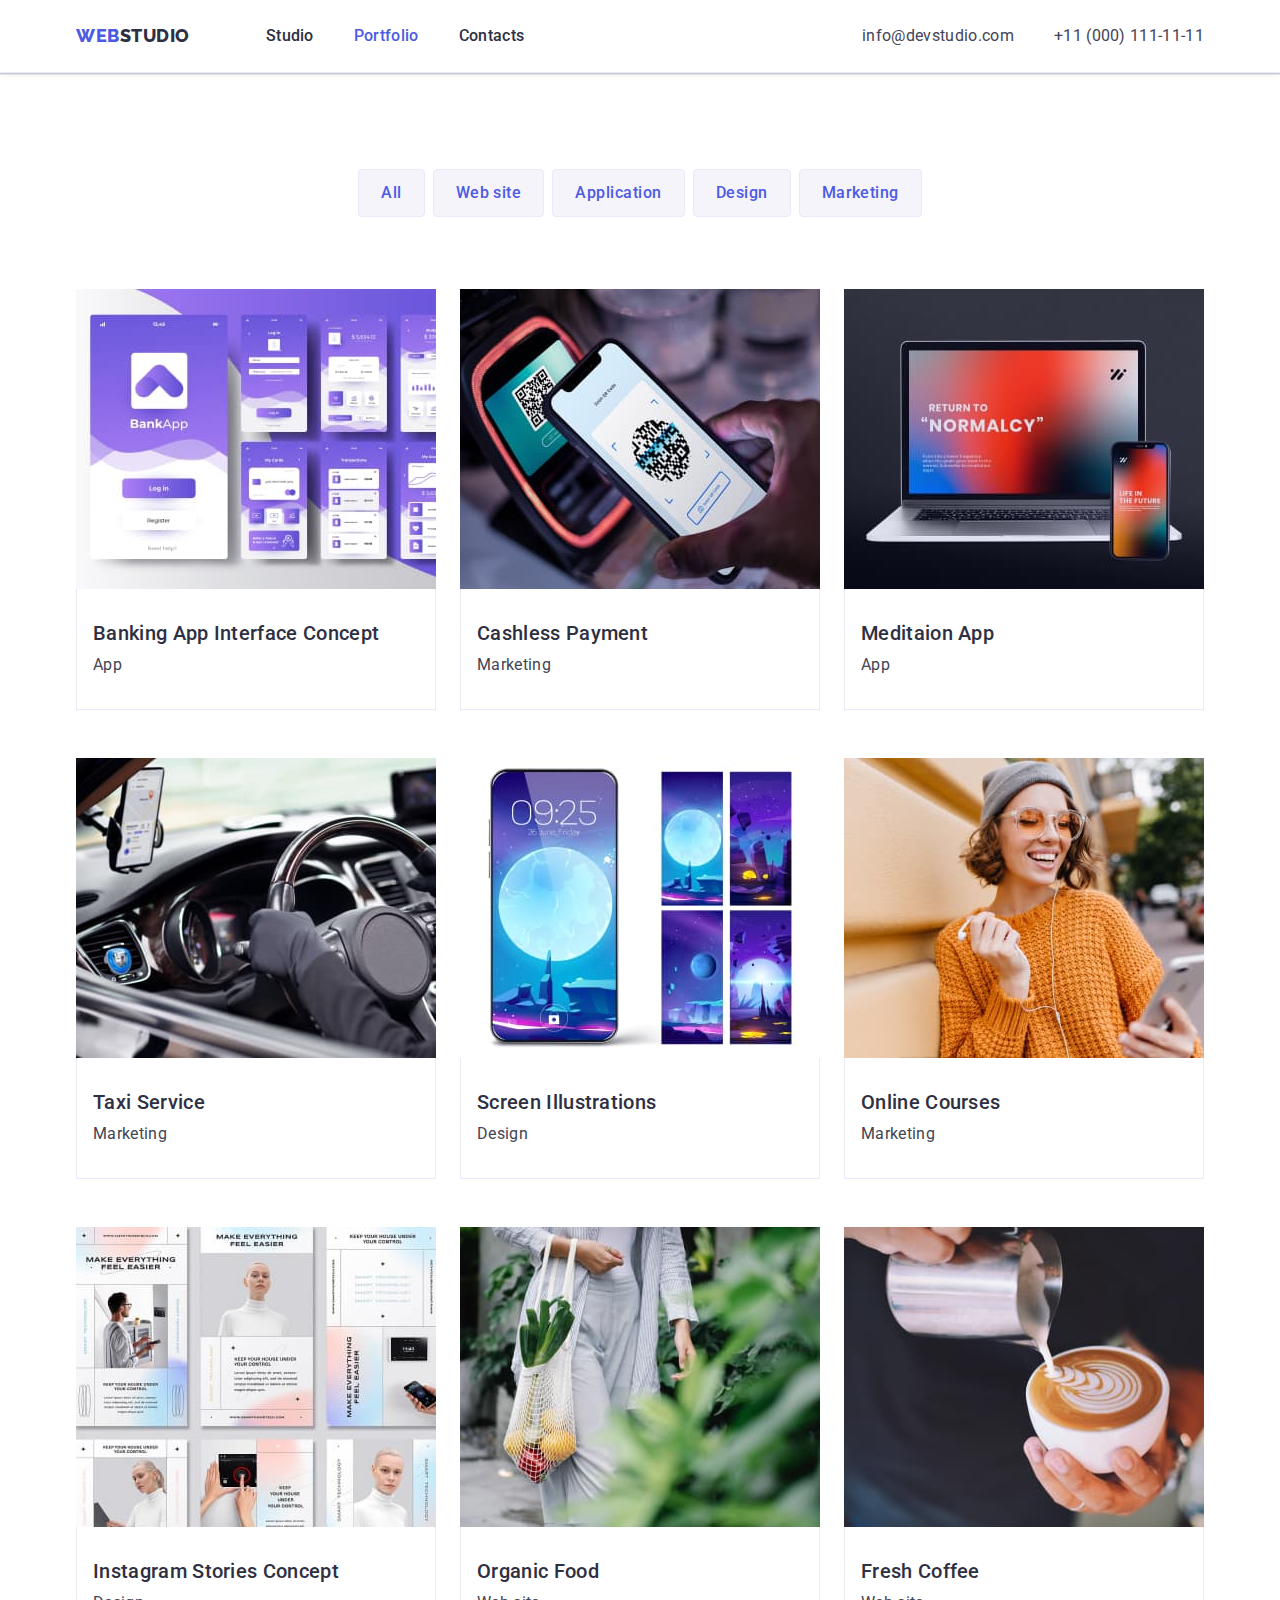
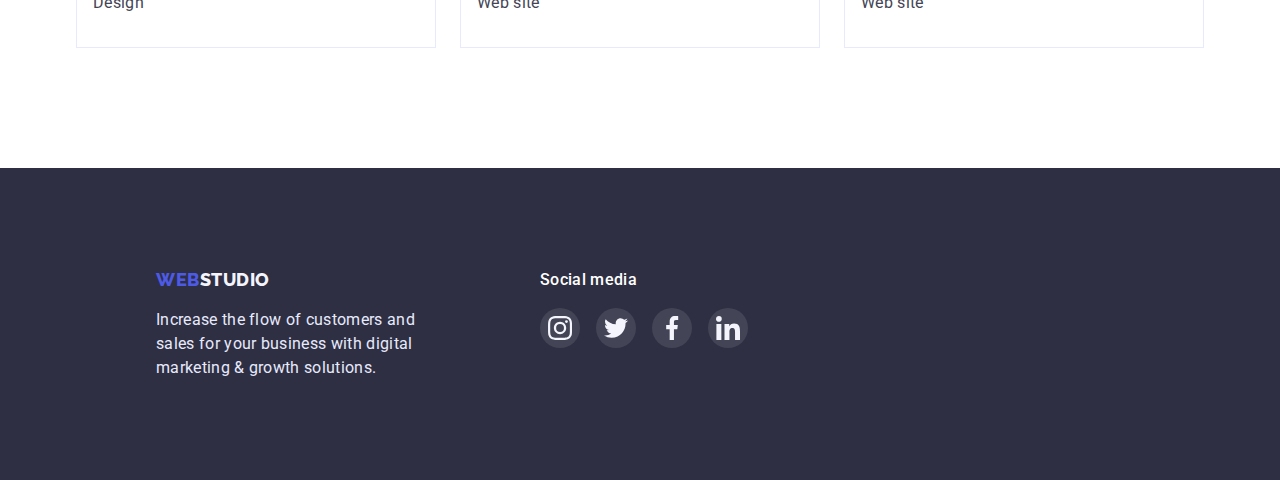
==== portfolio.html @ a512b82d "link in prtfolio work" ====
<!DOCTYPE html>
<html lang="en">
  <head>
    <meta charset="UTF-8" />
    <meta http-equiv="X-UA-Compatible" content="IE=edge" />
    <meta name="viewport" content="width=device-width, initial-scale=1.0" />
    <title>Document</title>
    <link
      rel="stylesheet"
      href="https://cdnjs.cloudflare.com/ajax/libs/modern-normalize/1.1.0/modern-normalize.min.css"
      integrity="sha512-wpPYUAdjBVSE4KJnH1VR1HeZfpl1ub8YT/NKx4PuQ5NmX2tKuGu6U/JRp5y+Y8XG2tV+wKQpNHVUX03MfMFn9Q=="
      crossorigin="anonymous"
      referrerpolicy="no-referrer"
    />
    <link rel="stylesheet" href="./css/styles.css" />
    <link rel="preconnect" href="https://fonts.googleapis.com" />
    <link rel="preconnect" href="https://fonts.gstatic.com" crossorigin />
    <link
      href="https://fonts.googleapis.com/css2?family=Raleway:wght@800&family=Roboto:wght@400;500;700;800;900&display=swap"
      rel="stylesheet"
    />
  </head>
  <body>
   <header>
      <div class="container header">
        <nav class="item">
          <a href="./index.html" class="logo"
            ><span class="logo-web">Web</span>Studio
          </a>

          <ul class="navs list">
            <li><a href="./index.html" class="nav">Studio</a></li>
            <li><a href="./portfolio.html" class="nav active">Portfolio</a></li>
            <li><a href="" class="nav">Contacts</a></li>
          </ul>
        </nav>
        <ul class="contacts list">
          <li>
            <a href="mailto:info@devstudio.com" class="contact"
              >info@devstudio.com</a
            >
          </li>
          <li>
            <a href="tel:+110001111111" class="contact">+11 (000) 111-11-11</a>
          </li>
        </ul>
      </div>
    </header>
    <main>
      <section class="examples">
        <div class="container">
          <h1 class="ghost-title">Filter</h1>
          <ul class="list filters">
            <li class="item">
              <button type="button" class="btn-filter btn">All</button>
            </li>
            <li class="item">
              <button type="button" class="btn-filter btn">Web site</button>
            </li>
            <li class="item">
              <button type="button" class="btn-filter btn">Application</button>
            </li>
            <li class="item">
              <button type="button" class="btn-filter btn">Design</button>
            </li>
            <li class="item">
              <button type="button" class="btn-filter btn">Marketing</button>
            </li>
          </ul>
          <h2 class="ghost-title">Work examples</h2>
          <ul class="list works-list">
            <li class="work">
              <a href="" target="_blank" class="work-link">
                <img
                  src="./images/portfolio/banking.jpg"
                  alt="Banking App Interface Concept"
                  width="360"
                />
                <div class="work-details">
                <h2 class="work-title">Banking App Interface Concept</h2>
                <p class="work-type">App</p>
                </div>
              </a>
            </li>
            <li class="work">
              <a href="" target="_blank" class="work-link">
                <img
                  src="./images/portfolio/cashless.jpg"
                  alt="Cashless Payment"
                  width="360"
                />
                <div class="work-details">
                  <h2 class="work-title">Cashless Payment</h2>
                  <p class="work-type">Marketing</p>
                </div>
              </a>
            </li>
            <li class="work">
              <a href="" target="_blank" class="work-link">
                <img
                  src="./images/portfolio/meditation.jpg"
                  alt="Meditaion App"
                  width="360"
                />
                <div class="work-details">
                <h2 class="work-title">Meditaion App</h2>
                <p class="work-type">App</p>
                </div> 
              </a>
            </li>
            <li class="work">
              <a href="" target="_blank" class="work-link">
                <img
                  src="./images/portfolio/taxi.jpg"
                  alt="Taxi Service"
                  width="360"
                />
                <div class="work-details"><h2 class="work-title">Taxi Service</h2>
                <p class="work-type">Marketing</p>
                </div>
              </a> 
            </li>
            <li class="work">
              <a href="" target="_blank" class="work-link">
                <img
                  src="./images/portfolio/illustration.jpg"
                  alt="Screen Illustrations"
                  width="360"
                />
                <div class="work-details"><h2 class="work-title">Screen Illustrations</h2>
                <p class="work-type">Design</p>
                </div> 
              </a>
            </li>
            <li class="work">
              <a href="" target="_blank" class="work-link">
                <img
                  src="./images/portfolio/courses.jpg"
                  alt="Online Courses"
                  width="360"
                />
               <div class="work-details"><h2 class="work-title">Online Courses</h2>
                <p class="work-type">Marketing</p>
                </div> 
              </a>
            </li>
            <li class="work">
              <a href="" target="_blank" class="work-link">
                <img
                  src="./images/portfolio/insta.jpg"
                  alt="Instagram Stories Concept"
                  width="360"
                />
                <div class="work-details"><h2 class="work-title">Instagram Stories Concept</h2>
                <p class="work-type">Design</p>
                </div> 
              </a>
            </li>
            <li class="work">
              <a href="" target="_blank" class="work-link">
                <img
                  src="./images/portfolio/organic.jpg"
                  alt="Organic Food"
                  width="360"
                />
                <div class="work-details">
                <h2 class="work-title">Organic Food</h2>
                <p class="work-type">Web site</p>
                </div> 
              </a>
            </li>
            <li class="work">
              <a href="" target="_blank" class="work-link">
                <img
                  src="./images/portfolio/coffee.jpg"
                  alt="Fresh Coffee"
                  width="360"
                />
                <div class="work-details"><h2 class="work-title">Fresh Coffee</h2>
                <p class="work-type">Web site</p>
                </div> 
              </a>
            </li>
          </ul>
        </div>
      </section>
    </main>
    <footer class="footer">
      <div class="container footer-wrap">
        <div>
          <a href="./index.html" class="logo light"
            ><span class="logo-web">Web</span>Studio</a
          >
          <p class="footer-desc">
            Increase the flow of customers and sales for your business with
            digital marketing & growth solutions.
          </p>
        </div>
        <div>
          <h2 class="social-title">Social media</h2>
          <ul class="list footer-socials">
            <li class="footer-social-button">
              <a href="" class="icon-link">
                <svg class="footer-social-icon">
                  <use href="./images/icons.svg#icon-instagram"></use>
                </svg>
              </a>
            </li>
            <li class="footer-social-button">
              <a href="" class="icon-link">
                <svg class="footer-social-icon">
                  <use href="./images/icons.svg#icon-twitter"></use>
                </svg>
              </a>
            </li>
            <li class="footer-social-button">
              <a href="" class="icon-link">
                <svg class="footer-social-icon">
                  <use href="./images/icons.svg#icon-facebook"></use>
                </svg>
              </a>
            </li>
            <li class="footer-social-button">
              <a href="" class="icon-link">
                <svg class="footer-social-icon">
                  <use href="./images/icons.svg#icon-linkedin"></use>
                </svg>
              </a>
            </li>
          </ul>
        </div>
      </div>
    </footer>
  </body>
</html>
---- css/styles.css ----
html {
  box-sizing: border-box;
}

*,
*::before,
*::after {
  box-sizing: inherit;
}

:root {
  --primary-text-color: #2e2f42;
  --secondary-text-color: #434455;
  --accent-color: #4d5ae5;
  --cloud: #f4f4fd;
  --dark-bcg: #2e2f42;
  --btn-primary-color: #f5f4fa;
  /* --bcg-color: #e5e5e5; */
  --white: #ffffff;
}

body {
  background-color: var(--white);
  color: var(--primary-text-color);
  font-family: "Roboto", sans-serif;
  letter-spacing: 0.02em;
  margin: 0;
}

h1,
h2,
h3,
h4,
h5,
h6,
p {
  margin: 0;
}

img {
  display: flex;
  max-width: 100%;
}
.container {
  width: 1158px;
  padding-left: 15px;
  padding-right: 15px;
  margin: 0 auto;
  align-items: center;
}

.container > .item {
  display: flex;
  align-items: center;
}

.logo {
  color: var(--primary-text-color);
  font-family: "Raleway", sans-serif;
  letter-spacing: 0.03em;
  font-weight: 800;
  font-size: 18px;
  line-height: 1.33;
  text-decoration: none;
  text-transform: uppercase;
  margin-right: 76px;
}

.logo.light {
  color: var(--cloud);
}

.logo-web {
  color: var(--accent-color);
}

.list {
  list-style-type: none;
  margin: 0;
  padding: 0;
}

header {
  border-bottom: 1px solid #e7e9fc;
  box-shadow: 0px 2px 1px rgba(46, 47, 66, 0.08),
    0px 1px 1px rgba(46, 47, 66, 0.16), 0px 1px 6px rgba(46, 47, 66, 0.08);
}

.container.header {
  display: flex;
}

.nav {
  color: var(--primary-text-color);
  font-weight: 500;
  font-size: 16px;
  line-height: 1.5;
  text-decoration: none;

  display: block;
  padding-top: 24px;
  padding-bottom: 24px;
}

.navs.list :not(:last-child) {
  margin-right: 40px;
}

.navs.list {
  display: flex;
}

.contact {
  color: var(--secondary-text-color);
  font-weight: 400;
  font-size: 16px;
  line-height: 1.5;
  text-decoration: none;
  padding-top: 24px;
  padding-bottom: 24px;
}

.contacts.list {
  display: flex;
  margin-left: auto;
}

.contacts.list :not(:first-child) {
  margin-left: 40px;
}

.nav:hover,
.nav:focus,
.contact:hover,
.contact:focus {
  color: var(--accent-color);
}

.nav.active {
  color: var(--accent-color);
}

.hero-section {
  height: 600px;
  max-width: 1440px;

  padding-top: 192px;
  padding-bottom: 192px;
  margin: 0 auto;
  background-image: linear-gradient(
      rgba(46, 47, 66, 0.7),
      rgba(46, 47, 66, 0.7)
    ),
    url(../images/people-office.jpg);

  background-color: var(--dark-bcg);
  background-size: cover;
  background-repeat: no-repeat;
  background-position: center;

  text-align: center;
}

.hero-title {
  color: var(--white);

  font-weight: 700;
  font-size: 56px;
  line-height: 1.07;
  text-align: center;

  width: 492px;
  margin-left: auto;
  margin-right: auto;
  margin-bottom: 48px;
}

.thumb {
  background-color: var(--cloud);
  width: 264px;
  height: 112px;
  padding: 24px 100px;
  margin-bottom: 8px;
}

.icon {
  width: 64px;
  height: 64px;
}

.features {
  padding: 120px 0;
}

.feature {
  max-width: 264px;
  min-height: 104px;
}

.list.feature-list {
  display: flex;
}

.feature-title {
  font-weight: 500;
  font-size: 20px;
  line-height: 1.2;

  margin-bottom: 8px;
}

.feature-descr {
  color: var(--secondary-text-color);
  font-size: 16px;
  line-height: 1.5;
}

.list.feature-list .feature + .feature {
  margin-left: 24px;
}

.section-title {
  font-weight: 700;
  font-size: 36px;
  line-height: 1.11;
  text-align: center;

  margin-bottom: 72px;
}

.workers {
  background-color: var(--cloud);
  padding: 120px 0;
  min-width: 1440px;
}

.list.activity-list {
  display: flex;
  column-gap: 24px;
}

.activity {
  padding-bottom: 120px;
}

.worker {
  background: var(--white);
  box-shadow: 0px 1px 6px rgba(46, 47, 66, 0.08),
    0px 1px 1px rgba(46, 47, 66, 0.16), 0px 2px 1px rgba(46, 47, 66, 0.08);
  border-radius: 0px 0px 4px 4px;

  flex-basis: calc((100% - 72px) / 4);
  text-align: center;
}

.worker-details {
  padding: 32px 16px;
}

.list.worker-list {
  display: flex;
  column-gap: 24px;
}

.icon-link {
  width: 100%;
  height: 100%;
  display: block;
}

.socials {
  display: flex;
  margin-top: 8px;
  gap: 24px;
}

.social-button {
  background-color: var(--accent-color);
  border-radius: 50%;
  width: 40px;
  height: 40px;
  cursor: pointer;
}

.social-button:hover,
.social-button:focus {
  background-color: #404bbf;
}

.social-icon {
  height: 100%;
  width: 100%;
  padding: 12px;
}

.name {
  font-weight: 700;
  font-size: 20px;
  line-height: 1.2;
}

.position {
  color: var(--secondary-text-color);
  font-size: 16px;
  line-height: 1.5;

  margin-top: 8px;
}

.customers {
  padding: 130px 156px 120px;
}

.customer-list-item {
  flex-basis: calc((100% - 120px) / 6);
  height: 88px;
  fill: #8e8f99;
}

.customer-btn {
  width: 100%;
  height: 100%;
  border: 1px solid #8e8f99;
  border-radius: 4px;
  display: flex;
  justify-content: center;
  align-items: center;
  cursor: pointer;
}

.customer-icon {
  fill: #8e8f99;
  width: 104px;
  height: 56px;
}

.customer-btn:is(:hover, :focus) {
  border-color: #404bbf;
}

.customer-btn:is(:hover, :focus) .customer-icon {
  fill: #404bbf;
}

.customer-list {
  display: flex;
  gap: 24px;
}

.footer-wrap {
  display: flex;
  align-items: flex-start;
  gap: 120px;
}

.social-title {
  font-weight: 500;
  font-size: 16px;
  line-height: 1.5;
}

.footer-socials {
  display: flex;
  margin-top: 16px;
  gap: 16px;
}

.footer-social-button {
  background-color: rgba(255, 255, 255, 0.1);
  border-radius: 50%;
  width: 40px;
  height: 40px;
  cursor: pointer;
}

.footer-social-button:hover,
.footer-social-button:focus {
  background-color: #31d0aa;
}

.footer-social-icon {
  fill: var(--cloud);
  width: 100%;
  height: 100%;
  padding: 8px;
}

.footer {
  background-color: var(--dark-bcg);
  color: #ffffff;
  min-width: 1440px;
  padding: 100px 0px;
}

.footer-desc {
  color: #e7e9fc;

  font-size: 16px;
  line-height: 1.5;

  width: 264px;
  height: 72px;
  margin-top: 16px;
}

/* portfolio */

.btn.hero {
  font-weight: 500;
  font-size: 16px;
  line-height: 1.2;
  letter-spacing: 0.04em;
  background-color: var(--accent-color);
  color: var(--white);

  width: 170px;
  height: 51px;
  margin-left: auto;
  margin-right: auto;
  box-shadow: 0px 4px 4px rgba(0, 0, 0, 0.15);
  border-radius: 4px;
}

.btn.hero:hover {
  background-color: #404bbf;
}

.btn.btn-filter {
  color: var(--accent-color);
  background-color: var(--btn-primary-color);
  font-weight: 500;
  font-size: 16px;
  line-height: 1.62;
  text-align: center;
  letter-spacing: 0.03em;
  border: 1px solid #e7e9fc;

  width: fit-content;
  height: 48px;
  padding: 6px 22px;
}

.btn-filter:hover,
.btn-filter:focus {
  background-color: var(--accent-color);
  color: var(--btn-primary-color);
  box-shadow: 0px 3px 1px rgba(0, 0, 0, 0.1), 0px 2px 1px rgba(0, 0, 0, 0.08),
    0px 2px 2px rgba(0, 0, 0, 0.12);
  border: 1px solid var(--accent-color);
}

.ghost-title {
  position: absolute;
  width: 1px;
  height: 1px;
  margin: -1px;
  border: 0;
  padding: 0;

  white-space: nowrap;
  clip-path: inset(100%);
  clip: rect(0 0 0 0);
  overflow: hidden;
}

.list.filters {
  display: flex;
  justify-content: center;
  margin-bottom: 72px;
}

.list.filters .item + .item {
  margin-left: 8px;
}

.btn {
  font-family: inherit;
  cursor: pointer;
  border-radius: 4px;
  padding: 0;
  border: 0;
}

.btn:hover,
.btn:focus {
  background-color: var(--accent-color);
  color: var(--cloud);
}

.examples {
  padding-top: 96px;
  padding-bottom: 120px;
}

.list.works-list {
  display: flex;
  flex-wrap: wrap;
  row-gap: 48px;
  column-gap: 24px;
}

.work {
  background-color: var(--white);
  flex-basis: calc((100% - 48px) / 3);
}

.work:hover {
  box-shadow: 0px 1px 6px rgba(46, 47, 66, 0.08),
    0px 1px 1px rgba(46, 47, 66, 0.16), 0px 2px 1px rgba(46, 47, 66, 0.08);
}

.work:nth-child(3n) {
  margin-right: 0;
}

.work:nth-last-child(-n + 3) {
  margin-bottom: 0;
}

.work-details {
  padding-top: 32px;
  padding-bottom: 32px;
  padding-left: 16px;

  border-bottom: 1px solid #e7e9fc;
  border-left: 1px solid #e7e9fc;
  border-right: 1px solid #e7e9fc;
}

.work-title {
  font-weight: 500;
  font-size: 20px;
  line-height: 1.2;
}
.work-type {
  color: var(--secondary-text-color);
  font-size: 16px;
  line-height: 1.5;

  margin-top: 8px;
}

.work-link{
text-decoration: none;
color: currentColor;
}
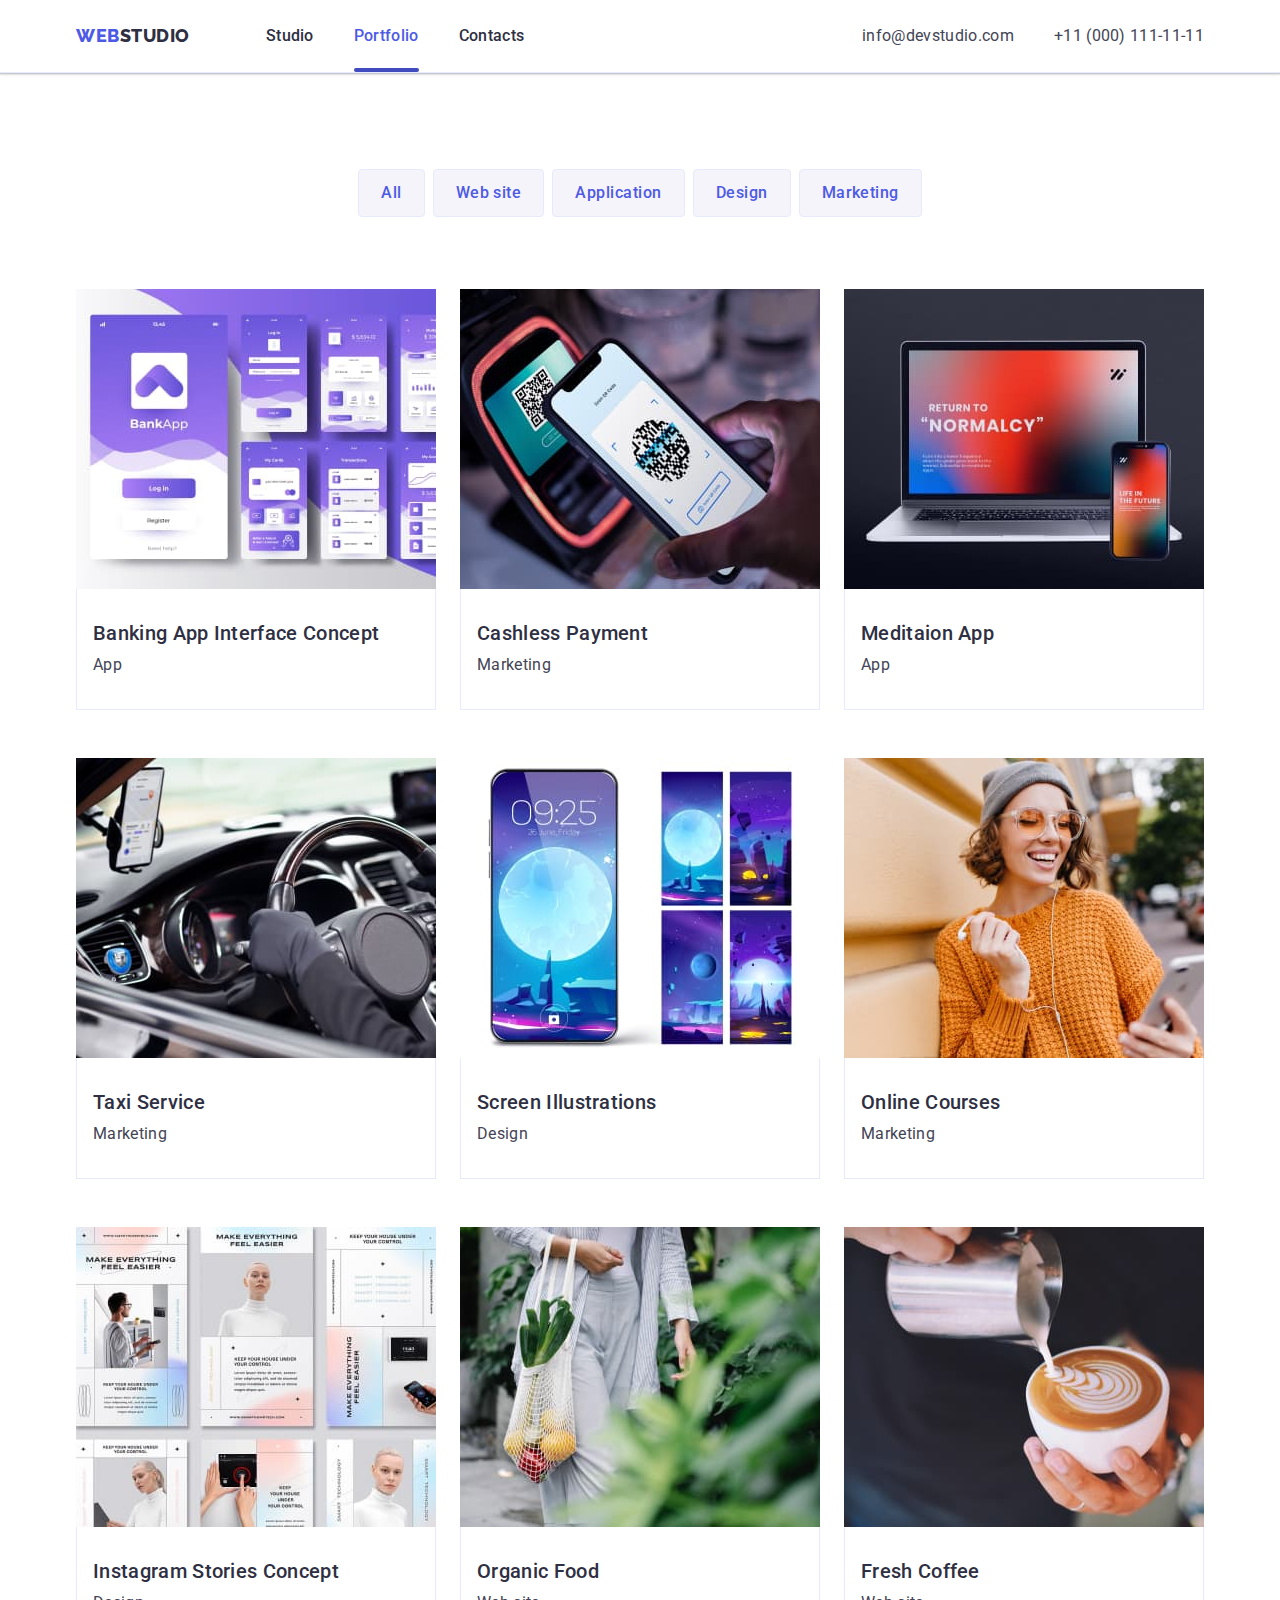
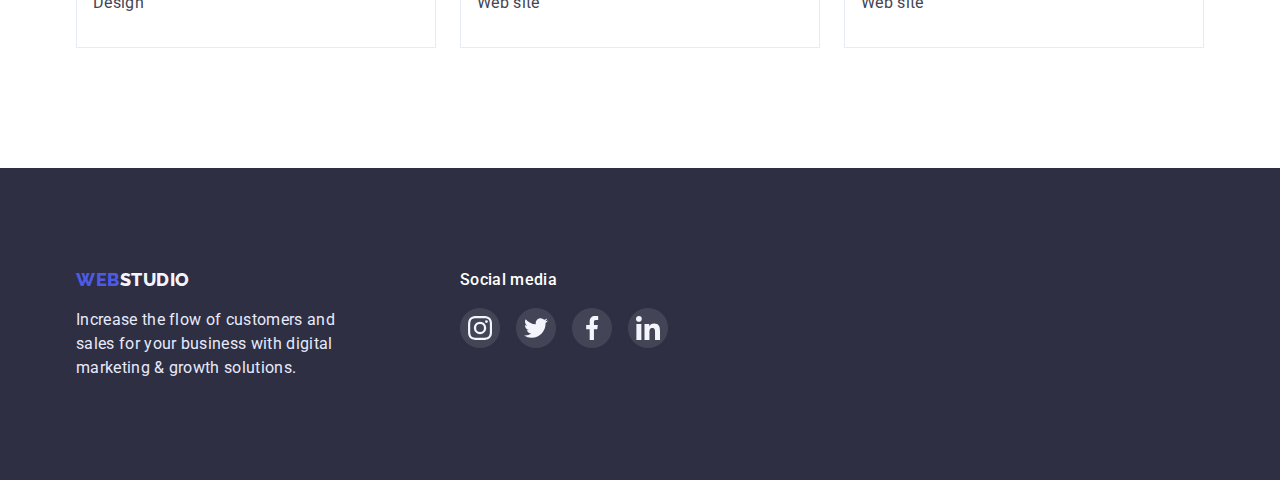
==== commit 0720c40a: "modal" ====
--- a/portfolio.html
+++ b/portfolio.html
@@ -21,7 +21,7 @@
     />
   </head>
   <body>
-   <header>
+    <header>
       <div class="container header">
         <nav class="item">
           <a href="./index.html" class="logo"
@@ -71,24 +71,42 @@
           <ul class="list works-list">
             <li class="work">
               <a href="" target="_blank" class="work-link">
-                <img
-                  src="./images/portfolio/banking.jpg"
-                  alt="Banking App Interface Concept"
-                  width="360"
-                />
-                <div class="work-details">
-                <h2 class="work-title">Banking App Interface Concept</h2>
-                <p class="work-type">App</p>
-                </div>
-              </a>
-            </li>
-            <li class="work">
-              <a href="" target="_blank" class="work-link">
-                <img
-                  src="./images/portfolio/cashless.jpg"
-                  alt="Cashless Payment"
-                  width="360"
-                />
+                <div class="work-thumb">
+                  <div class="work-overlay">
+                    <p class="transition-text">
+                      14 Stylish and User-Friendly App Design Concepts · Task
+                      Manager App · Calorie Tracker App · Exotic Fruit Ecommerce
+                      App · Cloud Storage App
+                    </p>
+                  </div>
+                  <img
+                    src="./images/portfolio/banking.jpg"
+                    alt="Banking App Interface Concept"
+                    width="360"
+                  />
+                </div>
+                <div class="work-details">
+                  <h2 class="work-title">Banking App Interface Concept</h2>
+                  <p class="work-type">App</p>
+                </div>
+              </a>
+            </li>
+            <li class="work">
+              <a href="" target="_blank" class="work-link">
+                <div class="work-thumb">
+                  <div class="work-overlay">
+                    <p class="transition-text">
+                      14 Stylish and User-Friendly App Design Concepts · Task
+                      Manager App · Calorie Tracker App · Exotic Fruit Ecommerce
+                      App · Cloud Storage App
+                    </p>
+                  </div>
+                  <img
+                    src="./images/portfolio/cashless.jpg"
+                    alt="Cashless Payment"
+                    width="360"
+                  />
+                </div>
                 <div class="work-details">
                   <h2 class="work-title">Cashless Payment</h2>
                   <p class="work-type">Marketing</p>
@@ -97,88 +115,156 @@
             </li>
             <li class="work">
               <a href="" target="_blank" class="work-link">
-                <img
-                  src="./images/portfolio/meditation.jpg"
-                  alt="Meditaion App"
-                  width="360"
-                />
-                <div class="work-details">
-                <h2 class="work-title">Meditaion App</h2>
-                <p class="work-type">App</p>
-                </div> 
-              </a>
-            </li>
-            <li class="work">
-              <a href="" target="_blank" class="work-link">
-                <img
-                  src="./images/portfolio/taxi.jpg"
-                  alt="Taxi Service"
-                  width="360"
-                />
-                <div class="work-details"><h2 class="work-title">Taxi Service</h2>
-                <p class="work-type">Marketing</p>
-                </div>
-              </a> 
-            </li>
-            <li class="work">
-              <a href="" target="_blank" class="work-link">
-                <img
-                  src="./images/portfolio/illustration.jpg"
-                  alt="Screen Illustrations"
-                  width="360"
-                />
-                <div class="work-details"><h2 class="work-title">Screen Illustrations</h2>
-                <p class="work-type">Design</p>
-                </div> 
-              </a>
-            </li>
-            <li class="work">
-              <a href="" target="_blank" class="work-link">
-                <img
-                  src="./images/portfolio/courses.jpg"
-                  alt="Online Courses"
-                  width="360"
-                />
-               <div class="work-details"><h2 class="work-title">Online Courses</h2>
-                <p class="work-type">Marketing</p>
-                </div> 
-              </a>
-            </li>
-            <li class="work">
-              <a href="" target="_blank" class="work-link">
-                <img
-                  src="./images/portfolio/insta.jpg"
-                  alt="Instagram Stories Concept"
-                  width="360"
-                />
-                <div class="work-details"><h2 class="work-title">Instagram Stories Concept</h2>
-                <p class="work-type">Design</p>
-                </div> 
-              </a>
-            </li>
-            <li class="work">
-              <a href="" target="_blank" class="work-link">
-                <img
-                  src="./images/portfolio/organic.jpg"
-                  alt="Organic Food"
-                  width="360"
-                />
-                <div class="work-details">
-                <h2 class="work-title">Organic Food</h2>
-                <p class="work-type">Web site</p>
-                </div> 
-              </a>
-            </li>
-            <li class="work">
-              <a href="" target="_blank" class="work-link">
-                <img
-                  src="./images/portfolio/coffee.jpg"
-                  alt="Fresh Coffee"
-                  width="360"
-                />
-                <div class="work-details"><h2 class="work-title">Fresh Coffee</h2>
-                <p class="work-type">Web site</p>
-                </div> 
+                <div class="work-thumb">
+                  <div class="work-overlay">
+                    <p class="transition-text">
+                      14 Stylish and User-Friendly App Design Concepts · Task
+                      Manager App · Calorie Tracker App · Exotic Fruit Ecommerce
+                      App · Cloud Storage App
+                    </p>
+                  </div>
+                  <img
+                    src="./images/portfolio/meditation.jpg"
+                    alt="Meditaion App"
+                    width="360"
+                  />
+                </div>
+                <div class="work-details">
+                  <h2 class="work-title">Meditaion App</h2>
+                  <p class="work-type">App</p>
+                </div>
+              </a>
+            </li>
+            <li class="work">
+              <a href="" target="_blank" class="work-link">
+                <div class="work-thumb">
+                  <div class="work-overlay">
+                    <p class="transition-text">
+                      14 Stylish and User-Friendly App Design Concepts · Task
+                      Manager App · Calorie Tracker App · Exotic Fruit Ecommerce
+                      App · Cloud Storage App
+                    </p>
+                  </div>
+                  <img
+                    src="./images/portfolio/taxi.jpg"
+                    alt="Taxi Service"
+                    width="360"
+                  />
+                </div>
+                <div class="work-details">
+                  <h2 class="work-title">Taxi Service</h2>
+                  <p class="work-type">Marketing</p>
+                </div>
+              </a>
+            </li>
+            <li class="work">
+              <a href="" target="_blank" class="work-link">
+                <div class="work-thumb">
+                  <div class="work-overlay">
+                    <p class="transition-text">
+                      14 Stylish and User-Friendly App Design Concepts · Task
+                      Manager App · Calorie Tracker App · Exotic Fruit Ecommerce
+                      App · Cloud Storage App
+                    </p>
+                  </div>
+                  <img
+                    src="./images/portfolio/illustration.jpg"
+                    alt="Screen Illustrations"
+                    width="360"
+                  />
+                </div>
+                <div class="work-details">
+                  <h2 class="work-title">Screen Illustrations</h2>
+                  <p class="work-type">Design</p>
+                </div>
+              </a>
+            </li>
+            <li class="work">
+              <a href="" target="_blank" class="work-link">
+                <div class="work-thumb">
+                  <div class="work-overlay">
+                    <p class="transition-text">
+                      14 Stylish and User-Friendly App Design Concepts · Task
+                      Manager App · Calorie Tracker App · Exotic Fruit Ecommerce
+                      App · Cloud Storage App
+                    </p>
+                  </div>
+                  <img
+                    src="./images/portfolio/courses.jpg"
+                    alt="Online Courses"
+                    width="360"
+                  />
+                </div>
+                <div class="work-details">
+                  <h2 class="work-title">Online Courses</h2>
+                  <p class="work-type">Marketing</p>
+                </div>
+              </a>
+            </li>
+            <li class="work">
+              <a href="" target="_blank" class="work-link">
+                <div class="work-thumb">
+                  <div class="work-overlay">
+                    <p class="transition-text">
+                      14 Stylish and User-Friendly App Design Concepts · Task
+                      Manager App · Calorie Tracker App · Exotic Fruit Ecommerce
+                      App · Cloud Storage App
+                    </p>
+                  </div>
+                  <img
+                    src="./images/portfolio/insta.jpg"
+                    alt="Instagram Stories Concept"
+                    width="360"
+                  />
+                </div>
+                <div class="work-details">
+                  <h2 class="work-title">Instagram Stories Concept</h2>
+                  <p class="work-type">Design</p>
+                </div>
+              </a>
+            </li>
+            <li class="work">
+              <a href="" target="_blank" class="work-link">
+                <div class="work-thumb">
+                  <div class="work-overlay">
+                    <p class="transition-text">
+                      14 Stylish and User-Friendly App Design Concepts · Task
+                      Manager App · Calorie Tracker App · Exotic Fruit Ecommerce
+                      App · Cloud Storage App
+                    </p>
+                  </div>
+                  <img
+                    src="./images/portfolio/organic.jpg"
+                    alt="Organic Food"
+                    width="360"
+                  />
+                </div>
+                <div class="work-details">
+                  <h2 class="work-title">Organic Food</h2>
+                  <p class="work-type">Web site</p>
+                </div>
+              </a>
+            </li>
+            <li class="work">
+              <a href="" target="_blank" class="work-link">
+                <div class="work-thumb">
+                  <div class="work-overlay">
+                    <p class="transition-text">
+                      14 Stylish and User-Friendly App Design Concepts · Task
+                      Manager App · Calorie Tracker App · Exotic Fruit Ecommerce
+                      App · Cloud Storage App
+                    </p>
+                  </div>
+                  <img
+                    src="./images/portfolio/coffee.jpg"
+                    alt="Fresh Coffee"
+                    width="360"
+                  />
+                </div>
+                <div class="work-details">
+                  <h2 class="work-title">Fresh Coffee</h2>
+                  <p class="work-type">Web site</p>
+                </div>
               </a>
             </li>
           </ul>
--- a/css/styles.css
+++ b/css/styles.css
@@ -17,6 +17,7 @@
   --btn-primary-color: #f5f4fa;
   /* --bcg-color: #e5e5e5; */
   --white: #ffffff;
+  --cubic: cubic-bezier(0.4, 0, 0.2, 1);
 }
 
 body {
@@ -100,6 +101,7 @@
   display: block;
   padding-top: 24px;
   padding-bottom: 24px;
+  transition: color 250ms var(--cubic);
 }
 
 .navs.list :not(:last-child) {
@@ -118,6 +120,7 @@
   text-decoration: none;
   padding-top: 24px;
   padding-bottom: 24px;
+  transition: color 250ms var(--cubic);
 }
 
 .contacts.list {
@@ -138,6 +141,18 @@
 
 .nav.active {
   color: var(--accent-color);
+  position: relative;
+}
+
+.active::after {
+  position: absolute;
+  bottom: 0;
+  content: "";
+  display: block;
+  width: 100%;
+  height: 4px;
+  background: #404bbf;
+  border-radius: 2px;
 }
 
 .hero-section {
@@ -231,7 +246,7 @@
 .workers {
   background-color: var(--cloud);
   padding: 120px 0;
-  min-width: 1440px;
+  width: 100%;
 }
 
 .list.activity-list {
@@ -280,6 +295,7 @@
   width: 40px;
   height: 40px;
   cursor: pointer;
+  transition: background-color 250ms var(--cubic);
 }
 
 .social-button:hover,
@@ -326,12 +342,14 @@
   justify-content: center;
   align-items: center;
   cursor: pointer;
+  transition: border-color 250ms var(--cubic);
 }
 
 .customer-icon {
   fill: #8e8f99;
   width: 104px;
   height: 56px;
+  transition: fill 250ms var(--cubic);
 }
 
 .customer-btn:is(:hover, :focus) {
@@ -371,6 +389,7 @@
   width: 40px;
   height: 40px;
   cursor: pointer;
+  transition: background-color 250ms var(--cubic);
 }
 
 .footer-social-button:hover,
@@ -388,7 +407,7 @@
 .footer {
   background-color: var(--dark-bcg);
   color: #ffffff;
-  min-width: 1440px;
+  width: 100%;
   padding: 100px 0px;
 }
 
@@ -419,10 +438,74 @@
   margin-right: auto;
   box-shadow: 0px 4px 4px rgba(0, 0, 0, 0.15);
   border-radius: 4px;
+  transition: background-color 250ms var(--cubic);
 }
 
 .btn.hero:hover {
   background-color: #404bbf;
+}
+
+.backdrop {
+  position: fixed;
+  top: 0;
+  left: 0;
+  background-color: rgba(46, 47, 66, 0.4);
+  width: 100%;
+  height: 100%;
+  opacity: 1;
+  transition: opacity 250ms var(--cubic);
+}
+
+.is-hidden {
+  visibility: hidden;
+  opacity: 0;
+  pointer-events: none;
+}
+
+.modal {
+  position: absolute;
+  left: 50%;
+  top: 50%;
+  min-width: 408px;
+  min-height: 576px;
+
+  padding: 24px;
+
+  background: #fcfcfc;
+  box-shadow: 0px 1px 1px rgba(0, 0, 0, 0.14), 0px 1px 3px rgba(0, 0, 0, 0.12),
+    0px 2px 1px rgba(0, 0, 0, 0.2);
+  border-radius: 4px;
+
+  opacity: 1;
+  transform: translate(-50%, -50%) scale(1);
+  transition: transform 250ms var(--cubic), opacity 250ms var(--cubic);
+}
+
+.backdrop.is-hidden .modal {
+  opacity: 0;
+  transform: translate(-50%, -50%) scale(0.5);
+}
+
+.close-btn {
+  position: absolute;
+  top: 24px;
+  right: 24px;
+
+  width: 24px;
+  height: 24px;
+  text-align: center;
+  padding: 6px;
+
+  border-radius: 50%;
+  background: #e7e9fc;
+  border: 1px solid rgba(0, 0, 0, 0.1);
+  cursor: pointer;
+}
+
+.close-icon {
+  width: 8px;
+  height: 8px;
+  margin-bottom: 5px;
 }
 
 .btn.btn-filter {
@@ -438,6 +521,8 @@
   width: fit-content;
   height: 48px;
   padding: 6px 22px;
+  transition: color 250ms var(--cubic), box-shadow 250ms var(--cubic),
+    background-color 250ms var(--cubic), border 250ms var(--cubic);
 }
 
 .btn-filter:hover,
@@ -502,6 +587,7 @@
 .work {
   background-color: var(--white);
   flex-basis: calc((100% - 48px) / 3);
+  transition: box-shadow 250ms var(--cubic);
 }
 
 .work:hover {
@@ -540,7 +626,34 @@
   margin-top: 8px;
 }
 
-.work-link{
-text-decoration: none;
-color: currentColor;
-}
+.work-link {
+  text-decoration: none;
+  color: currentColor;
+}
+
+.work-thumb {
+  position: relative;
+  overflow: hidden;
+}
+
+.work-overlay {
+  position: absolute;
+  top: 0;
+  left: 0;
+  width: 100%;
+  height: 100%;
+  background-color: var(--accent-color);
+  padding: 40px 32px 0px;
+  transform: translateY(100%);
+  transition: transform 250ms var(--cubic);
+}
+
+.transition-text {
+  font-size: 16px;
+  line-height: 1.5;
+  color: var(--cloud);
+}
+
+.work:hover .work-overlay {
+  transform: translateY(0);
+}
